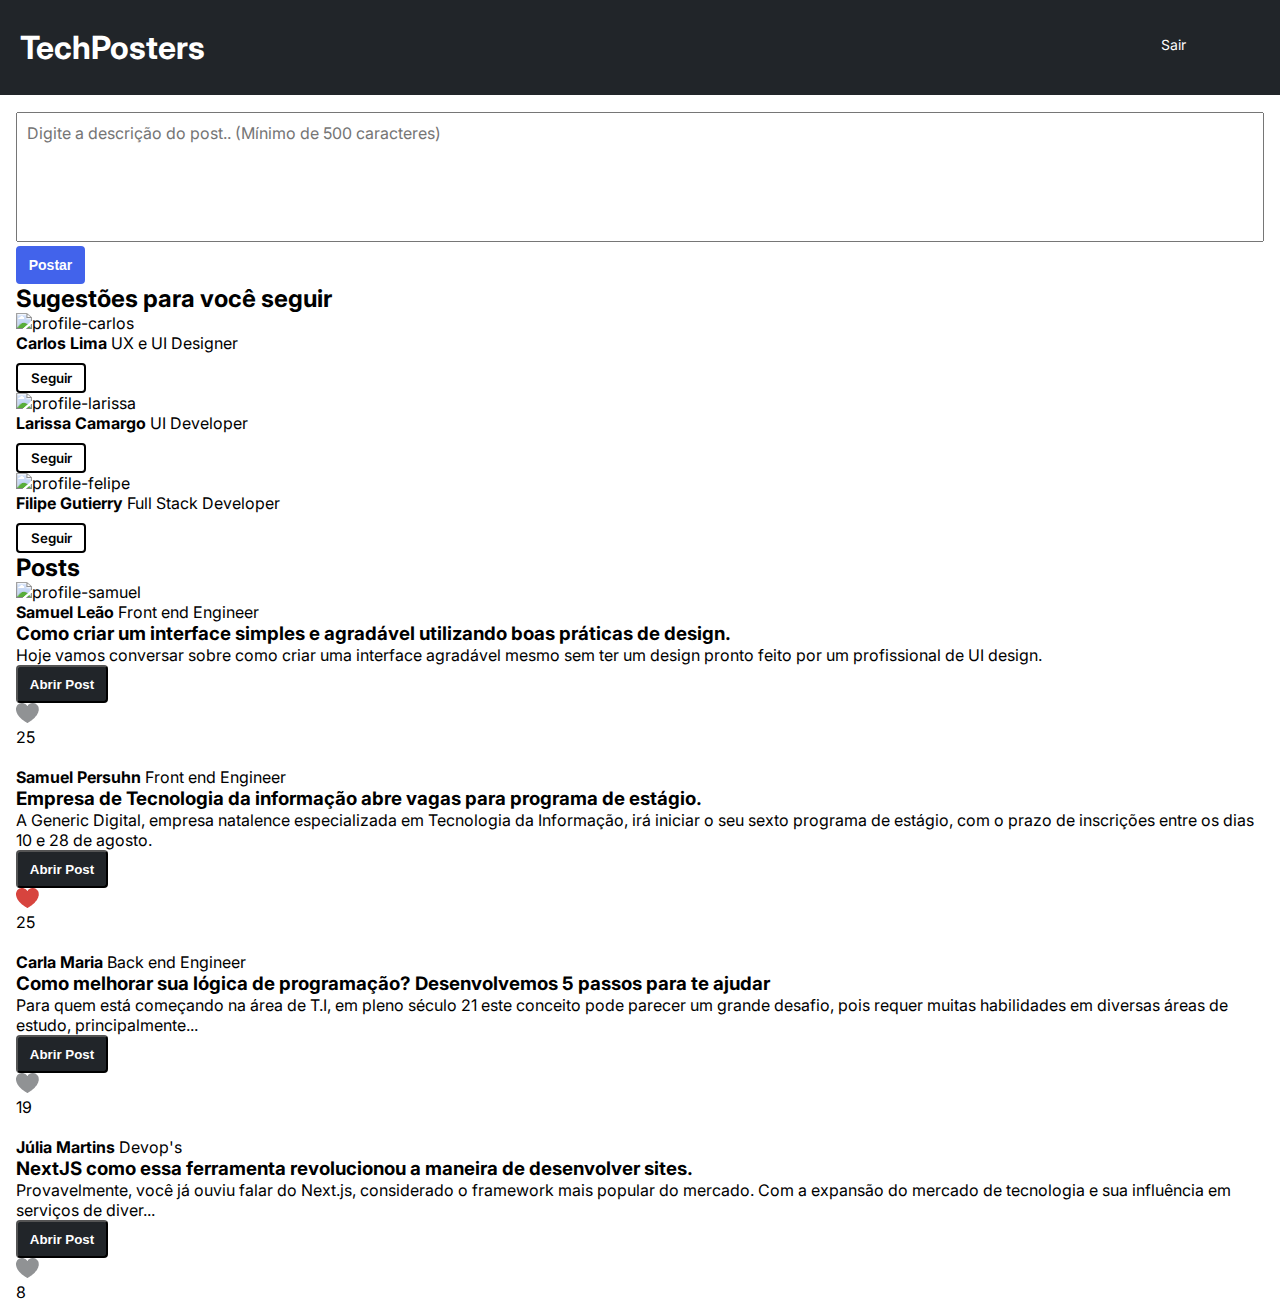
==== index.html @ c24d5f1e "Entrega com HTML na pas raiz" ====
<!DOCTYPE html>
<html lang="pt-br">
  <head>
    <meta charset="UTF-8" />
    <meta http-equiv="X-UA-Compatible" content="IE=edge" />
    <meta name="viewport" content="width=device-width, initial-scale=1.0" />
    <link rel="stylesheet" href="./../../styles/globalStyles.css" />
    <link rel="stylesheet" href="style.css" />
    <link rel="stylesheet" href="./../../styles/navbar.css">
    <link rel="stylesheet" href="./../../styles/inputs.css">
    <link rel="stylesheet" href="./../../styles/buttons.css">
    <link rel="stylesheet" href="./../../styles/modal.css">
    <title>TechPosters - Home</title>
  </head>
  <body>
    <header class="menu">
      <nav class="container-menu">
          <div class="menu-flex">
              <h1 class="logoSite">TechPosters</h1>
              <a href="" class="navbar-link">Sair</a>
          </div>
      </nav>
  </header>
    <main class="container-general">
      <section class="container-area">
        <form class="post-user">
          <div class="post-build">
          <img src="../../assets/img/user1.svg" alt="profile-samuel" class="img-profile">
            <div class="info-user">
              <strong class="name-user">Samuel Leão</strong>
              <span class="user-job">Front end Engineer</span>
            </div>
          </div>
          <div class="title-post">
            <input type="text" name="text" class="inputStyle" placeholder="Digite título do post">
          </div>
          <textarea name="textarea" id="postUser" class= "postApp" maxlength="500" minlength="10" placeholder="Digite a descrição do post.. (Mínimo de 500 caracteres)"></textarea>
          <div class="area-post-active">
            <button type="submit" class="buttonPost">Postar</button>
            </div>
        </form>
        <aside class="container-aside">
          <section class="sugests">
            <h2 class="title-sugests">Sugestões para você seguir</h2>
            <ul class="cards-sugests">
              <li class="list-sugests">
                <div class="post-build">
                    <img src="../../assets/img/user3.svg" class="img-profile" alt="profile-carlos">
                    <div class="info-user">
                    <strong class="name-user">Carlos Lima</strong>
                    <span class="user-job">UX e UI Designer</span>
                    </div>
                </div>
                <button class="botaoSeguir">Seguir</button>
            </li>
            <li class="list-sugests">
              <div class="post-build">
                  <img src="../../assets/img/user6.svg" class="img-profile" alt="profile-larissa">
                  <div class="info-user">
                  <strong class="name-user">Larissa Camargo</strong>
                  <span class="user-job">UI Developer</span>
                  </div>
              </div>
              <button class="botaoSeguir">Seguir</button>

          </li>
          <li class="list-sugests">
              <div class="post-build">
                  <img src="../../assets/img/user7.svg" class="img-profile" alt="profile-felipe">
                  <div class="info-user">
                  <strong class="name-user">Filipe Gutierry</strong>
                  <span class="user-job">Full Stack Developer</span>
                  </div>
              </div>

              <button class="botaoSeguir">Seguir</button>
          </li>
            </ul>
          </section>
        </aside>
      </section>
      <section class="container-posts">
        <h2 class="title-areaPosts">Posts</h2>
        <ul class="area-listPost">
          <li class="post-article">
            <div class="post-build">
              <img src="../../assets/img/user1.svg" alt="profile-samuel" class="img-profile">
                <div class="info-user">
                  <strong class="name-user">Samuel Leão</strong>
                  <span class="user-job">Front end Engineer</span>
                </div>
              </div>
            </div>
            <div class="text-post">
                <h3 class="title-article">
                    Como criar um interface simples e agradável utilizando boas práticas de design.
                </h3>
                <p class="paragrafo-article">
                    Hoje vamos conversar sobre como criar uma interface agradável mesmo sem ter um design pronto feito por um profissional de UI design.
                </p>
            </div>
            <div class="area-button-post">
              <button class="button-open" id="post_1">Abrir Post</button>
              <div class="likeCount">
                <img src="./../../assets/img/heartBlack.png" alt="Gostei" class="like-click" id="like_1">
                <p class="count_1">25</p>
              </div>
            </div>
        </li>
        <li class="post-article">
            <div class="post-build">
                <img src="../../assets/img/user2.svg" class="img-profile" alt="">
                <div class="info-user">
                <strong class="nomeUsuario">Samuel Persuhn</strong>
                <span class="user-job">Front end Engineer</span>
                </div>
             </div>
             <div class="text-post">
                <h3 class="title-article">
                    Empresa de Tecnologia da informação abre vagas para programa de estágio.
                </h3>
                <p class="paragrafo-article">
                    A Generic Digital, empresa natalence especializada em Tecnologia da Informação, irá iniciar o seu sexto programa de estágio, com o prazo de inscrições entre os dias 10 e 28 de agosto.
                </p>
            </div>
            <div class="area-button-post">
            <button class="button-open" id="post_2">Abrir Post</button>
            <div class="likeCount">
                <img src="./../../assets/img/heartRed.png" alt="Gostei" class="like-click" id="like_2">
                <p class="count_2">25</p>
            </div>
            </div>
        </li>
        <li class="post-article">
            <div class="post-build">
                <img src="./../../assets/img/user4.svg" class="img-profile" alt="">
                <div class="info-user">
                <strong class="nomeUsuario">Carla Maria</strong>
                <span class="user-job">Back end Engineer</span>
                </div>
             </div>
             <div class="text-post">
                <h3 class="title-article">
                    Como melhorar sua lógica de programação? Desenvolvemos 5 passos para te ajudar
                </h3>
                <p class="paragrafo-article">
                    Para quem está começando na área de T.I, em pleno século 21 este conceito pode parecer um grande desafio, pois requer muitas habilidades em diversas áreas de estudo, principalmente...
                </p>
            </div>
            <div class="area-button-post">
            <button class="button-open" id="post_3">Abrir Post</button>
            <div class="likeCount">
                <img src="./../../assets/img/heartBlack.png" alt="Gostei" class="like-click" id="like_3">
                <p class="count_3">19</p>
            </div>
            </div>
        </li>
        <li class="post-article">
            <div class="post-build">
                <img src="../../assets/img/user5.svg" class="img-profile" alt="">
                <div class="info-user">
                <strong class="nomeUsuario">Júlia Martins</strong>
                <span class="user-job">Devop's</span>
                </div>
             </div>
             <div class="text-post">
                <h3 class="title-article">
                    NextJS como essa ferramenta revolucionou a maneira de desenvolver sites.
                </h3>
                <p class="paragrafo-article">
                    Provavelmente, você já ouviu falar do Next.js, considerado o framework mais popular do mercado. Com a expansão do mercado de tecnologia e sua influência em serviços de diver...
                </p>
            </div>
            <div class="area-button-post">
            <button class="button-open" id="post_4" >Abrir Post</button>
            <div class="likeCount">
                <img src="./../../assets/img/heartBlack.png" alt="Gostei" class="like-click" id="like_4">
                <p id="count_4">8</p>
            </div>
            </div>
        </li>
        </ul>
      </section>
    </main>
    <div id="modalPost_1" class="modal-wrapper" >
      <div class="modal">
          <div class="profile-userModal">
              <img src="../../assets/img/user1.svg" class="img-profile" alt="profile-samuel">
              <div class="info-user">
              <strong class="name-user">Samuel Leão</strong>
              <span class="user-job">Front end Engineer</span>
              </div>
          </div>
          <div class="align-text-modal">
          <h3 class="title-article">Como criar um interface simples e agradável utilizando boas práticas de design</h3>
          
          </div>  
          <div class="text-modal">
              <p class="paragraph-modal">
                  Hoje vamos conversar sobre como criar uma interface agradável mesmo sem ter um design pronto feito por um profissional de UI design. </p>
              
              <p class="paragraph-modal">
                  Antes de iniciar a criação de qualquer projeto, busque referências de aplicações que tenham a ver com o nicho que você está desenvolvendo. 
                  Por exemplo, quando quero criar um e-commerce de roupas, vou reservar um momento para buscar por aplicações do gênero, 
                  tanto acessando ou baixando apps e vendo o que se repete de informações em cada um dos aplicativos e sites referentes a compra de roupas, 
                  e também, observar cores que normalmente você enxerga em cada um dos apps. 
              </p>
          </div>
         
          <button class="close-button" id="modalClose_1" >X</button>
      </div>
  </div>
  <div id="modalPost_3" class="modal-wrapper" >
      <div class="modal">
          <div class="profile-userModal">
              <img src="./../../assets/img/user4.svg" class="img-profile" alt="">
              <div class="info-user">
              <strong class="name-user">Carla Maria</strong>
              <span class="user-job">Back end Engineer</span>
              </div>
          </div>
          <div class="align-text-modal">
          <h3 class="title-modal">Como melhorar sua lógica de programação? Desenvolvemos 5 passos para te ajudar</h3>
          
          </div>  
          <div class="text-modal">
              <p class="paragraph-modal">
              Para quem está começando na área de T.I, em pleno século 21 este conceito pode parecer um grande desafio, 
              pois requer muitas habilidades em diversas áreas de estudo, principalmente lógica</p>
              
              <p class="paragraph-modal">Como já informado, algoritmos são um conjunto de passos definidos para gerar um resultado. Aprender o conceito de 
              instruções simples é a primeira etapa para compreender lógica de programação. No seu dia a dia você já aplicou um algoritmo e não percebeu.Como exemplo temos a instrução “escovar os dentes”: 
              </p>

              <ul class="paragraph-modal">
              <li> Pegar escova; </li>
              <li> Ligar torneira; </li>
              <li> Limpar escova; </li>
              <li> Fechar torneira; </li>
              <li> Colocar pasta na escova; </li>
              <li> Escovar os dentes; </li>
              </ul>
          </div>
         
          <button class="close-button" id="modalClose_3">X</button>
      </div>
  </div>
  <div id="modalPost_2" class="modal-wrapper" >
      <div class="modal">
          <div class="profile-userModal">
              <img src="../../assets/img/user2.svg" class="img-profile" alt="">
              <div class="info-user">
              <strong class="name-user">Samuel Persuhn</strong>
              <span class="user-job">Front end Engineer</span>
              </div>
          </div>
          <div class="align-text-modal">
          <h3 class="title-modal">Empresa de Tecnologia da Informação abre vagas para programa de estágio</h3>
          
          </div>  
          <div class="text-modal">
              <p class="paragraph-modal">
                  A Generic Digital, empresa natalence especializada em Tecnologia da Informação,
                  irá iniciar o seu sexto programa de estágio, com o prazo de inscrições entre os dias 10 e 28 de agosto.</p>
              
              <p class="paragraph-modal">O programa é conhecido como Generic Wars, com inspiração nos filmes Star Wars. Nas histórias, 
              os iniciantes fazem treinamentos para se tornar cavaleiros Jedi, que compõem o lado bom da força. 
              </p>

              <p class="paragraph-modal">A empresa explica que este princípio também é aplicado na empresa, em que a ideia é desenvolver talentos na área de tecnologia que vão aprender, 
              desde cedo, a colocar a mão na massa, atuando diretamente com clientes nacionais e internacionais.</p>
          </div>
         
          <button class="close-button" id="modalClose_2">X</button>
      </div>
  </div>
  <div id="modalPost_4" class="modal-wrapper" >
      <div class="modal">
          <div class="profile-userModal">
              <img src="../../assets/img/user5.svg" class="img-profile" alt="">
              <div class="info-user">
              <strong class="name-user">Júlia Martins</strong>
              <span class="user-job">Devop's</span>
              </div>
          </div>
          <div class="align-text-modal">
          <h3 class="title-modal">Como melhorar sua lógica de programação? Desenvolvemos 5 passos para te ajudar</h3>
          
          </div>  
          <div class="text-modal">
              <p class="paragraph-modal">
                  Provavelmente, você já ouviu falar do Next.js, considerado o framework mais popular do mercado. 
                  Com a expansão do mercado de tecnologia e sua influência em serviços de diversos segmentos</p>
              
              <p class="paragraph-modal">Para tornar o carregamento de páginas mais rápido, o Next.js quebra o código automaticamente e é assim que assegura uma capacidade 
                  de carregamento de página mais rápida, já que os sites são criados para suportar um grande volume de acessos.
              </p>
          </div>
         
          <button class="close-button" id="modalClose_4">X</button>
      </div>
  </div>
  <script src="./../../script/database/posts.js"></script>
  <script src="./../../script/database/users.js"></script>
  <script src="./../../script/database/sugestUsers.js"></script>
  <script src="./index.js"></script>
</body>
  </html>
---- styles/globalStyles.css ----
@import url('https://fonts.googleapis.com/css2?family=Inter:wght@400;500;600;700&display=swap');

* {
    margin: 0;
    padding: 0;
    box-sizing: border-box;
}

:root{
    --color-primary: #212529;
    --color-grey-2: #495057;
    --color-white-fixed: #ffffff;
    --color-buttons-login:#4263EB;
    --color-X: #868E96;
    --color-info: #495057;
    --radius-1: 0.25rem;
    --font-family-1: "Inter", sans-serif;
    --color-modal-default: rgba(33, 37, 41, 0.8);
    --color-background-X:#F8F9FA;

}

body{
    font-family: var(--font-family-1);
}

.container-general{
    max-width: 1440px;
    margin: 0 auto;
    padding: 0 1rem;
    overflow:none;
}

ul{
    list-style: none;
}
---- styles/navbar.css ----
.container-menu{
        max-width: 1440px;
        margin: 0 auto;
}
.menu{
    background-color: var(--color-primary);
    padding: 1.75rem 0;
    width: 100%;
    position: fixed;
    top: 0;

}

.menu-flex{
    display: flex;
    justify-content: space-between;

}

.menu-column{
    display: flex;
    align-items: center;
    width: 50%;
    justify-content: flex-start;
}
.menu-column.menu-second-column {
    justify-content: flex-end;
  }

.navbar-link{
    font-family: var(--font-primary);
    color: var(--color-white-fixed);
    margin-right: 80px;
    text-decoration: none;
    display: flex;
    justify-content: center;
    align-items: center;
    width: 53px;
    height: 32px;
    font-size: 14px;
    font-weight: 400;
    border-radius: 4px;
}

.navbar-link:hover, .navbar-link.actived{
    background-color: var(--color-grey-2);
    text-decoration: underline;
}
.logoSite{
    color: #FFFFFF;
    margin-left: 20px;
    font-family: var(--font-primary);
}
---- styles/inputs.css ----
.inputStyle{
    width: 100%;
    height:52px;
    padding:10px;
    font-family: var(--font-family-1);
    font-size: 16px;
}


.postApp{
    width: 100%;
    height: 130px;
    resize: none;
    margin-top: 20px;
    padding:10px;
    font-family: var(--font-family-1);
    font-size: 16px;
}
---- styles/buttons.css ----
.buttonPost{
    width: 69px;
    height: 38px;
    font-size: 14px;
    font-weight: 600;
    color: var(--color-white-fixed);
    background-color: var(--color-buttons-login);
    border: 2px solid var(--color-buttons-login);
    border-radius: 4px;
    cursor: pointer;
  }
  
  .buttonPost:hover{
    border: 2px solid;
  }



.button-open{
    width: 92px;
    height: 38px;
    display: flex;
    justify-content: center;
    align-items: center;
    background-color: var(--color-primary);
    color: var(--color-white-fixed);
    font-weight: 600;
    border-radius: 4px;
    cursor: pointer;
}
.button-open:hover{
    border: 2px solid var(--color-primary);
    background-color: var(--color-white-fixed);
    color: var(--color-primary);
    transition: 0.5s ease;
  }


  .botaoSeguir{
    display: flex;
    justify-content: center;
    align-items: center;
    background-color: var(--color-white);
    border: 2px solid #000;
    height: 30px;
    width: 70px;
    font-family: var(--font-primary);
    border-radius: 4px;
    cursor: pointer;
    font-weight: 600;
    animation: seguindo 1s ease-in;
    margin-top: 10px;
  }
  
  
  
  @keyframes seguindo {
    0%{
      transform: scale(1);
    }
    50%{
      transform: scale(1.3);
    }
    100%{
        transform: scale(1);
      }
    
  }
---- styles/modal.css ----
.modal-wrapper{
    display: none;
    justify-content: center;
    align-items: center;
    width: 100%;
    height: 100%;
    position: fixed;
    top: 0;
    left: 0;
    background-color: var(--color-modal-default);


    
}

.showModal{
    display: flex;
}

/* #modalPost_1{
    display: flex;
} */
/* #modalPost_2{
    display: flex;
} */
/* #modalPost_3{
    display: flex;
} */


.modal{
    margin-top: 100px;
    width: 90%;
    max-width: 761px;
    background-color:var(--color-white-fixed) ;
    border: none;
    border-radius: 10px;
    display: flex;
    flex-direction: column;
    position: relative;
    height: 750px;
    overflow-y: auto;
    z-index: auto;
    }
    .aparecerModal .modal{
        animation: modalAnimation 2s ease;
    }




    @keyframes modalAnimation{
        0%{
            opacity: 0;
            transform: translateY(80%);
            
        }
    
        100%{
            opacity: 1;
            transform: translateY(0);
            
            }
    }

.tituloModal{
    margin-left: 24px;
    font-size: 28px;
    font-weight: bolder;
    font-family: var(--font-primary);
    color: var(--color-primary);
    font-weight: 700;
}
.align-text-modal{
    width: 90%;
    margin-left: 20px;
    margin-top: 20px;
    line-height: 40px;
    font-weight: 700;
    font-size: 28px;
}


.text-modal{
display: flex;
flex-direction: column;
margin-left: 20px;
font-size: 16px;
line-height: 28px;
    
}
.text-modal ul{
    padding: 0;
    margin-left: 24px;
}


.inputStyleModal{
    height: var(--input-modal-height);
    margin-top: 30px;
    font-size: 12px;
    width: var(--input-modal-width);
    border-radius: 10px;
    padding-left: 10px;
    font-family: var(--font-family);
}

.alinhamentoButton{
    display: flex;
    flex-direction: column;
    width: 298px;
    margin-left: 20px;
}

.profile-userModal{
    display: flex;
    flex-direction: row;
    margin-top: 40px;
    margin-left: 20px;
  }
 .close-button{
    height: 30px;
    width: 35px;
    border: none;
    background-color: var(--color-background-X);
    cursor: pointer;
    border: none;
    border-radius: 50%;
    font-size: 16px;
    font-weight: bolder;
    color: var(--color-X);
    position: absolute;
    top: 40px;
    right: 20px;
 }


 .paragraph-modal{
    margin-bottom: 25px;
    text-align: justify;
    width: 70vw;
 }
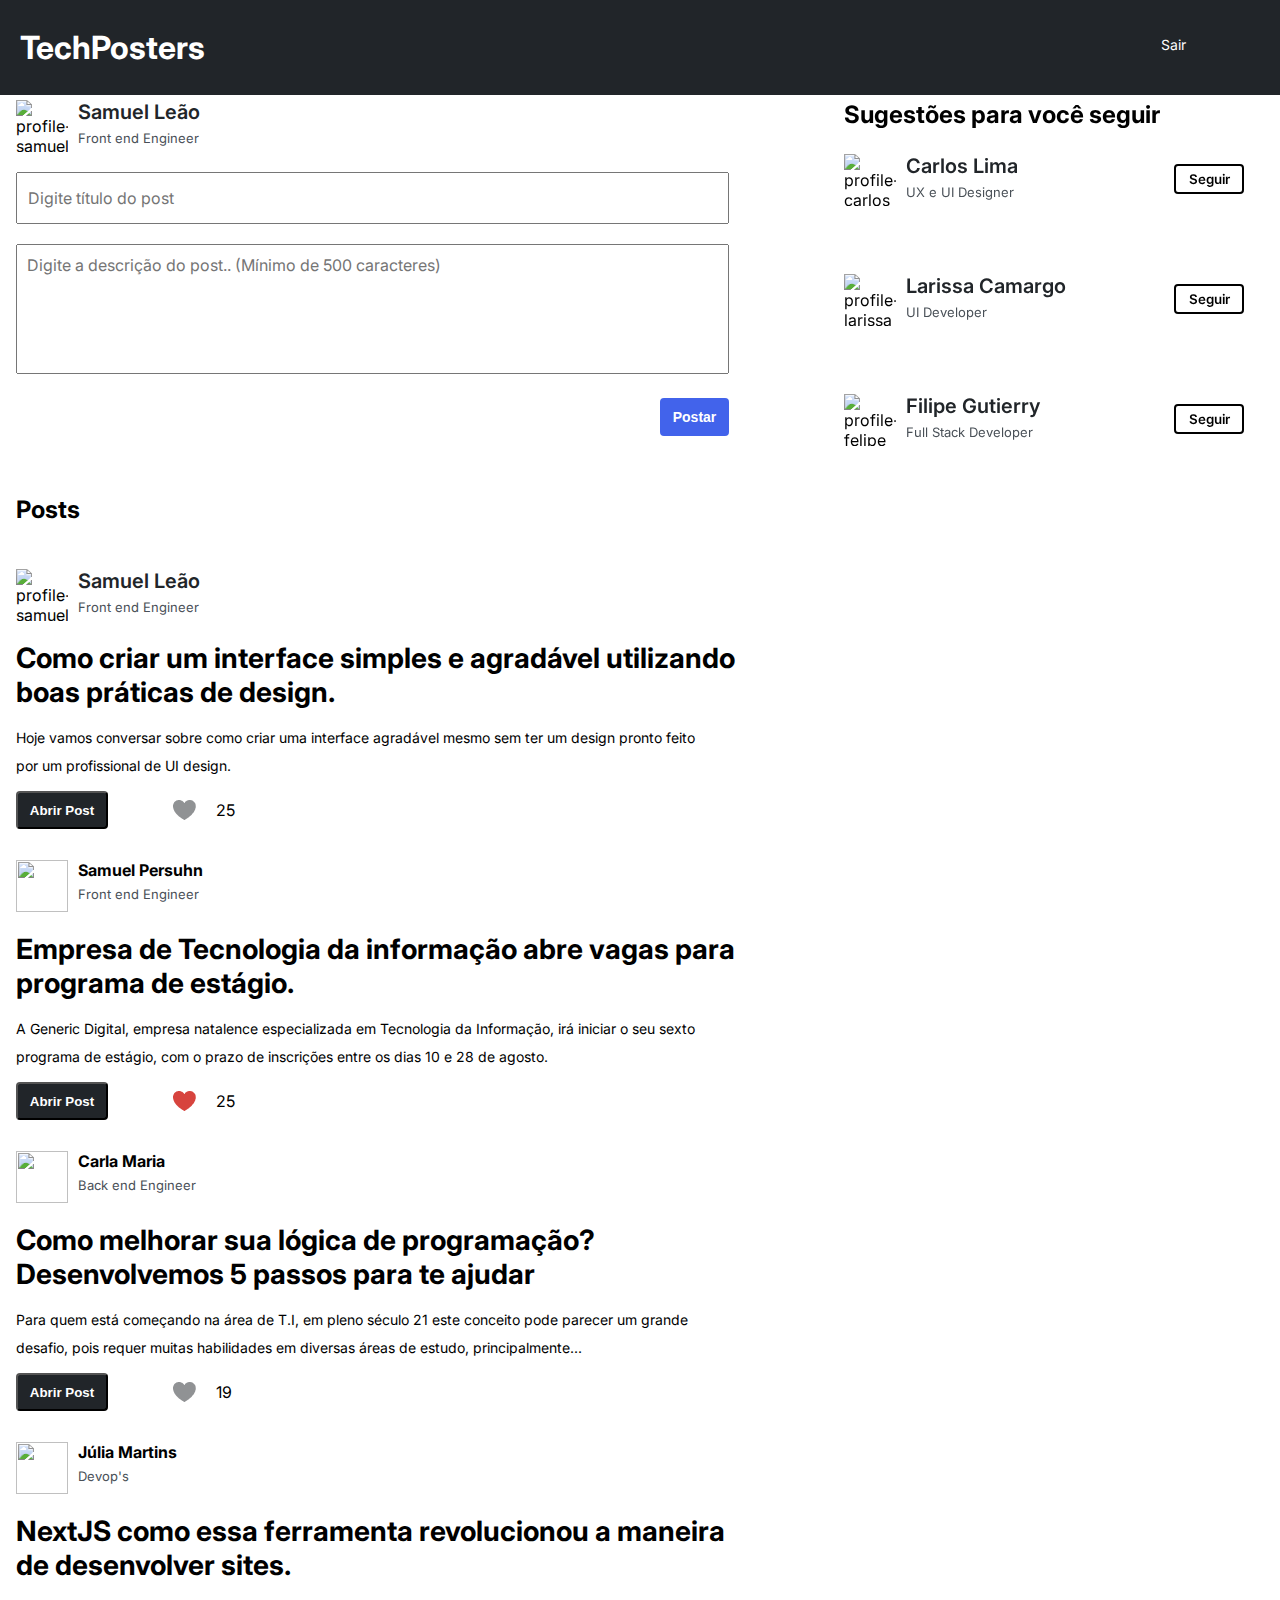
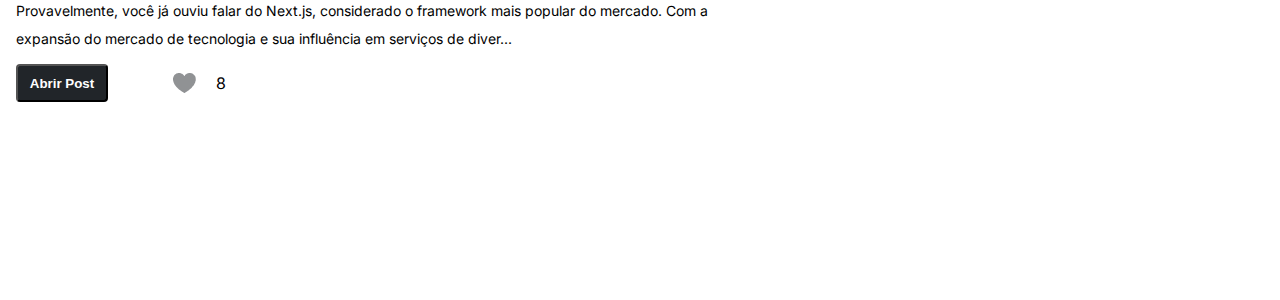
==== commit e58e727f: "html corrigido" ====
--- a/index.html
+++ b/index.html
@@ -4,12 +4,12 @@
     <meta charset="UTF-8" />
     <meta http-equiv="X-UA-Compatible" content="IE=edge" />
     <meta name="viewport" content="width=device-width, initial-scale=1.0" />
-    <link rel="stylesheet" href="./../../styles/globalStyles.css" />
-    <link rel="stylesheet" href="style.css" />
-    <link rel="stylesheet" href="./../../styles/navbar.css">
-    <link rel="stylesheet" href="./../../styles/inputs.css">
-    <link rel="stylesheet" href="./../../styles/buttons.css">
-    <link rel="stylesheet" href="./../../styles/modal.css">
+    <link rel="stylesheet" href="./styles/globalStyles.css">
+    <link rel="stylesheet" href="./pages/home/style.css">
+    <link rel="stylesheet" href="./styles/navbar.css">
+    <link rel="stylesheet" href="./styles/inputs.css">
+    <link rel="stylesheet" href="./styles/buttons.css">
+    <link rel="stylesheet" href="./styles/modal.css">
     <title>TechPosters - Home</title>
   </head>
   <body>
@@ -25,7 +25,7 @@
       <section class="container-area">
         <form class="post-user">
           <div class="post-build">
-          <img src="../../assets/img/user1.svg" alt="profile-samuel" class="img-profile">
+          <img src="./assets/img/user1.svg" alt="profile-samuel" class="img-profile">
             <div class="info-user">
               <strong class="name-user">Samuel Leão</strong>
               <span class="user-job">Front end Engineer</span>
@@ -45,7 +45,7 @@
             <ul class="cards-sugests">
               <li class="list-sugests">
                 <div class="post-build">
-                    <img src="../../assets/img/user3.svg" class="img-profile" alt="profile-carlos">
+                    <img src="./assets/img/user3.svg" class="img-profile" alt="profile-carlos">
                     <div class="info-user">
                     <strong class="name-user">Carlos Lima</strong>
                     <span class="user-job">UX e UI Designer</span>
@@ -55,7 +55,7 @@
             </li>
             <li class="list-sugests">
               <div class="post-build">
-                  <img src="../../assets/img/user6.svg" class="img-profile" alt="profile-larissa">
+                  <img src="./assets/img/user6.svg" class="img-profile" alt="profile-larissa">
                   <div class="info-user">
                   <strong class="name-user">Larissa Camargo</strong>
                   <span class="user-job">UI Developer</span>
@@ -66,7 +66,7 @@
           </li>
           <li class="list-sugests">
               <div class="post-build">
-                  <img src="../../assets/img/user7.svg" class="img-profile" alt="profile-felipe">
+                  <img src="./assets/img/user7.svg" class="img-profile" alt="profile-felipe">
                   <div class="info-user">
                   <strong class="name-user">Filipe Gutierry</strong>
                   <span class="user-job">Full Stack Developer</span>
@@ -84,7 +84,7 @@
         <ul class="area-listPost">
           <li class="post-article">
             <div class="post-build">
-              <img src="../../assets/img/user1.svg" alt="profile-samuel" class="img-profile">
+              <img src="./assets/img/user1.svg" alt="profile-samuel" class="img-profile">
                 <div class="info-user">
                   <strong class="name-user">Samuel Leão</strong>
                   <span class="user-job">Front end Engineer</span>
@@ -102,14 +102,14 @@
             <div class="area-button-post">
               <button class="button-open" id="post_1">Abrir Post</button>
               <div class="likeCount">
-                <img src="./../../assets/img/heartBlack.png" alt="Gostei" class="like-click" id="like_1">
+                <img src="./assets/img/heartBlack.png" alt="Gostei" class="like-click" id="like_1">
                 <p class="count_1">25</p>
               </div>
             </div>
         </li>
         <li class="post-article">
             <div class="post-build">
-                <img src="../../assets/img/user2.svg" class="img-profile" alt="">
+                <img src="./assets/img/user2.svg" class="img-profile" alt="">
                 <div class="info-user">
                 <strong class="nomeUsuario">Samuel Persuhn</strong>
                 <span class="user-job">Front end Engineer</span>
@@ -126,14 +126,14 @@
             <div class="area-button-post">
             <button class="button-open" id="post_2">Abrir Post</button>
             <div class="likeCount">
-                <img src="./../../assets/img/heartRed.png" alt="Gostei" class="like-click" id="like_2">
+                <img src="./assets/img/heartRed.png" alt="Gostei" class="like-click" id="like_2">
                 <p class="count_2">25</p>
             </div>
             </div>
         </li>
         <li class="post-article">
             <div class="post-build">
-                <img src="./../../assets/img/user4.svg" class="img-profile" alt="">
+                <img src="./assets/img/user4.svg" class="img-profile" alt="">
                 <div class="info-user">
                 <strong class="nomeUsuario">Carla Maria</strong>
                 <span class="user-job">Back end Engineer</span>
@@ -150,14 +150,14 @@
             <div class="area-button-post">
             <button class="button-open" id="post_3">Abrir Post</button>
             <div class="likeCount">
-                <img src="./../../assets/img/heartBlack.png" alt="Gostei" class="like-click" id="like_3">
+                <img src="./assets/img/heartBlack.png" alt="Gostei" class="like-click" id="like_3">
                 <p class="count_3">19</p>
             </div>
             </div>
         </li>
         <li class="post-article">
             <div class="post-build">
-                <img src="../../assets/img/user5.svg" class="img-profile" alt="">
+                <img src="./assets/img/user5.svg" class="img-profile" alt="">
                 <div class="info-user">
                 <strong class="nomeUsuario">Júlia Martins</strong>
                 <span class="user-job">Devop's</span>
@@ -174,7 +174,7 @@
             <div class="area-button-post">
             <button class="button-open" id="post_4" >Abrir Post</button>
             <div class="likeCount">
-                <img src="./../../assets/img/heartBlack.png" alt="Gostei" class="like-click" id="like_4">
+                <img src="./assets/img/heartBlack.png" alt="Gostei" class="like-click" id="like_4">
                 <p id="count_4">8</p>
             </div>
             </div>
@@ -185,7 +185,7 @@
     <div id="modalPost_1" class="modal-wrapper" >
       <div class="modal">
           <div class="profile-userModal">
-              <img src="../../assets/img/user1.svg" class="img-profile" alt="profile-samuel">
+              <img src="./assets/img/user1.svg" class="img-profile" alt="profile-samuel">
               <div class="info-user">
               <strong class="name-user">Samuel Leão</strong>
               <span class="user-job">Front end Engineer</span>
@@ -213,7 +213,7 @@
   <div id="modalPost_3" class="modal-wrapper" >
       <div class="modal">
           <div class="profile-userModal">
-              <img src="./../../assets/img/user4.svg" class="img-profile" alt="">
+              <img src="./assets/img/user4.svg" class="img-profile" alt="">
               <div class="info-user">
               <strong class="name-user">Carla Maria</strong>
               <span class="user-job">Back end Engineer</span>
@@ -248,7 +248,7 @@
   <div id="modalPost_2" class="modal-wrapper" >
       <div class="modal">
           <div class="profile-userModal">
-              <img src="../../assets/img/user2.svg" class="img-profile" alt="">
+              <img src="./assets/img/user2.svg" class="img-profile" alt="">
               <div class="info-user">
               <strong class="name-user">Samuel Persuhn</strong>
               <span class="user-job">Front end Engineer</span>
@@ -277,7 +277,7 @@
   <div id="modalPost_4" class="modal-wrapper" >
       <div class="modal">
           <div class="profile-userModal">
-              <img src="../../assets/img/user5.svg" class="img-profile" alt="">
+              <img src="./assets/img/user5.svg" class="img-profile" alt="">
               <div class="info-user">
               <strong class="name-user">Júlia Martins</strong>
               <span class="user-job">Devop's</span>
@@ -300,9 +300,9 @@
           <button class="close-button" id="modalClose_4">X</button>
       </div>
   </div>
-  <script src="./../../script/database/posts.js"></script>
-  <script src="./../../script/database/users.js"></script>
-  <script src="./../../script/database/sugestUsers.js"></script>
-  <script src="./index.js"></script>
+  <script src="./script/database/posts.js"></script>
+  <script src="./script/database/users.js"></script>
+  <script src="./script/database/sugestUsers.js"></script>
+  <script src="./pages/home/index.js"></script>
 </body>
   </html>
--- a/pages/home/style.css
+++ b/pages/home/style.css
@@ -0,0 +1,150 @@
+.post-build{
+    display: flex;
+    margin-bottom: 20px;
+}
+.info-user{
+    display: flex;
+    flex-direction: column;
+    margin-left: 10px;
+}
+.area-post-active{
+    width: 100%;
+    display: flex;
+    justify-content: flex-end;
+    margin-top: 20px;
+}
+.post-user{
+    width: 100%;
+    max-width: 713px;
+    margin-right: 15px;
+}
+
+.name-user{
+    color: var(--color-primary);
+    font-weight: 600;
+    font-size: 20px;
+}
+.user-job{
+    font-size: 13px;
+    font-weight: 400;
+    font-style: normal;
+    color: var(--color-info);
+    margin-top: 6px;
+}
+
+
+.img-profile{
+    width: 52px;
+    height: 52px;
+}
+
+.container-area{
+    width: 100%;
+    margin-top: 100px;
+}
+.container-aside{
+    margin-top: 40px;
+}
+
+
+.area-button-post{
+    width: 180px;
+    height: 40px;
+    display: flex;
+    justify-content: space-between;
+    margin-top: 10px;
+    align-items: center;
+}
+
+.cards-sugests{
+    display: flex;
+    flex-direction: row;
+    width: 90%;
+    overflow-x:scroll;
+    margin-top: 25px;
+}
+
+.title-article{
+    font-family: var(--font-primary);
+    font-size: 28px;
+    font-weight: 700;
+    margin-bottom: 15px;
+    margin-top: 15px;
+}
+
+.list-sugests{
+    margin-right: 20px;
+    height: 155px;
+    min-width: 250px;
+}
+
+.paragrafo-article{
+    font-family: var(--font-primary);
+    font-size: 14px;
+    margin-right: 20px;
+    line-height: 28px
+    
+}
+
+.likeCount{
+    display: flex;
+    flex-direction: row;
+    width: 22.76px;
+    height: 20px;
+}
+.like-click{
+    margin-right: 20px;
+}
+
+.title-areaPosts{
+    margin-top: 45px;
+    margin-bottom: 45px;
+}
+
+.post-article{
+    margin-top: 30px;
+}
+
+@media(min-width:1000px){
+    .container-area{
+        display: flex;
+        flex-direction: row;
+        height: 350px;
+    }
+    .container-general{
+        overflow-x: none;
+    }
+    .container-aside{
+        width: 400px;
+        margin-top: 0;
+        margin-left: 100px;
+        height: 490px;
+        height: 1800px;
+    }
+    .container-posts{
+        width: 720px;
+    }
+    .sugests{
+        position: sticky;
+        top: 100px;
+        right: 0;
+    }
+    .cards-sugests{
+        flex-direction: column;
+        margin-left: 0px;
+        width: 600px;
+    }
+    .list-sugests{
+        display: flex;
+        justify-content: space-between;
+        margin-left: 0;
+        flex-direction: row;
+        width: 400px;
+        height: 120px;
+    }
+    .post-user{
+        height: 320px;
+    }
+
+}
+
--- a/styles/modal.css
+++ b/styles/modal.css
@@ -40,9 +40,10 @@
     position: relative;
     height: 750px;
     overflow-y: auto;
-    z-index: auto;
+    
+
     }
-    .aparecerModal .modal{
+    .showModal .modal{
         animation: modalAnimation 2s ease;
     }
 
@@ -78,6 +79,8 @@
     line-height: 40px;
     font-weight: 700;
     font-size: 28px;
+    align-items: center;
+    margin-bottom: 40px;
 }
 
 
@@ -138,5 +141,6 @@
  .paragraph-modal{
     margin-bottom: 25px;
     text-align: justify;
-    width: 70vw;
+    width: 90%;
+    margin-bottom: 50px;
  }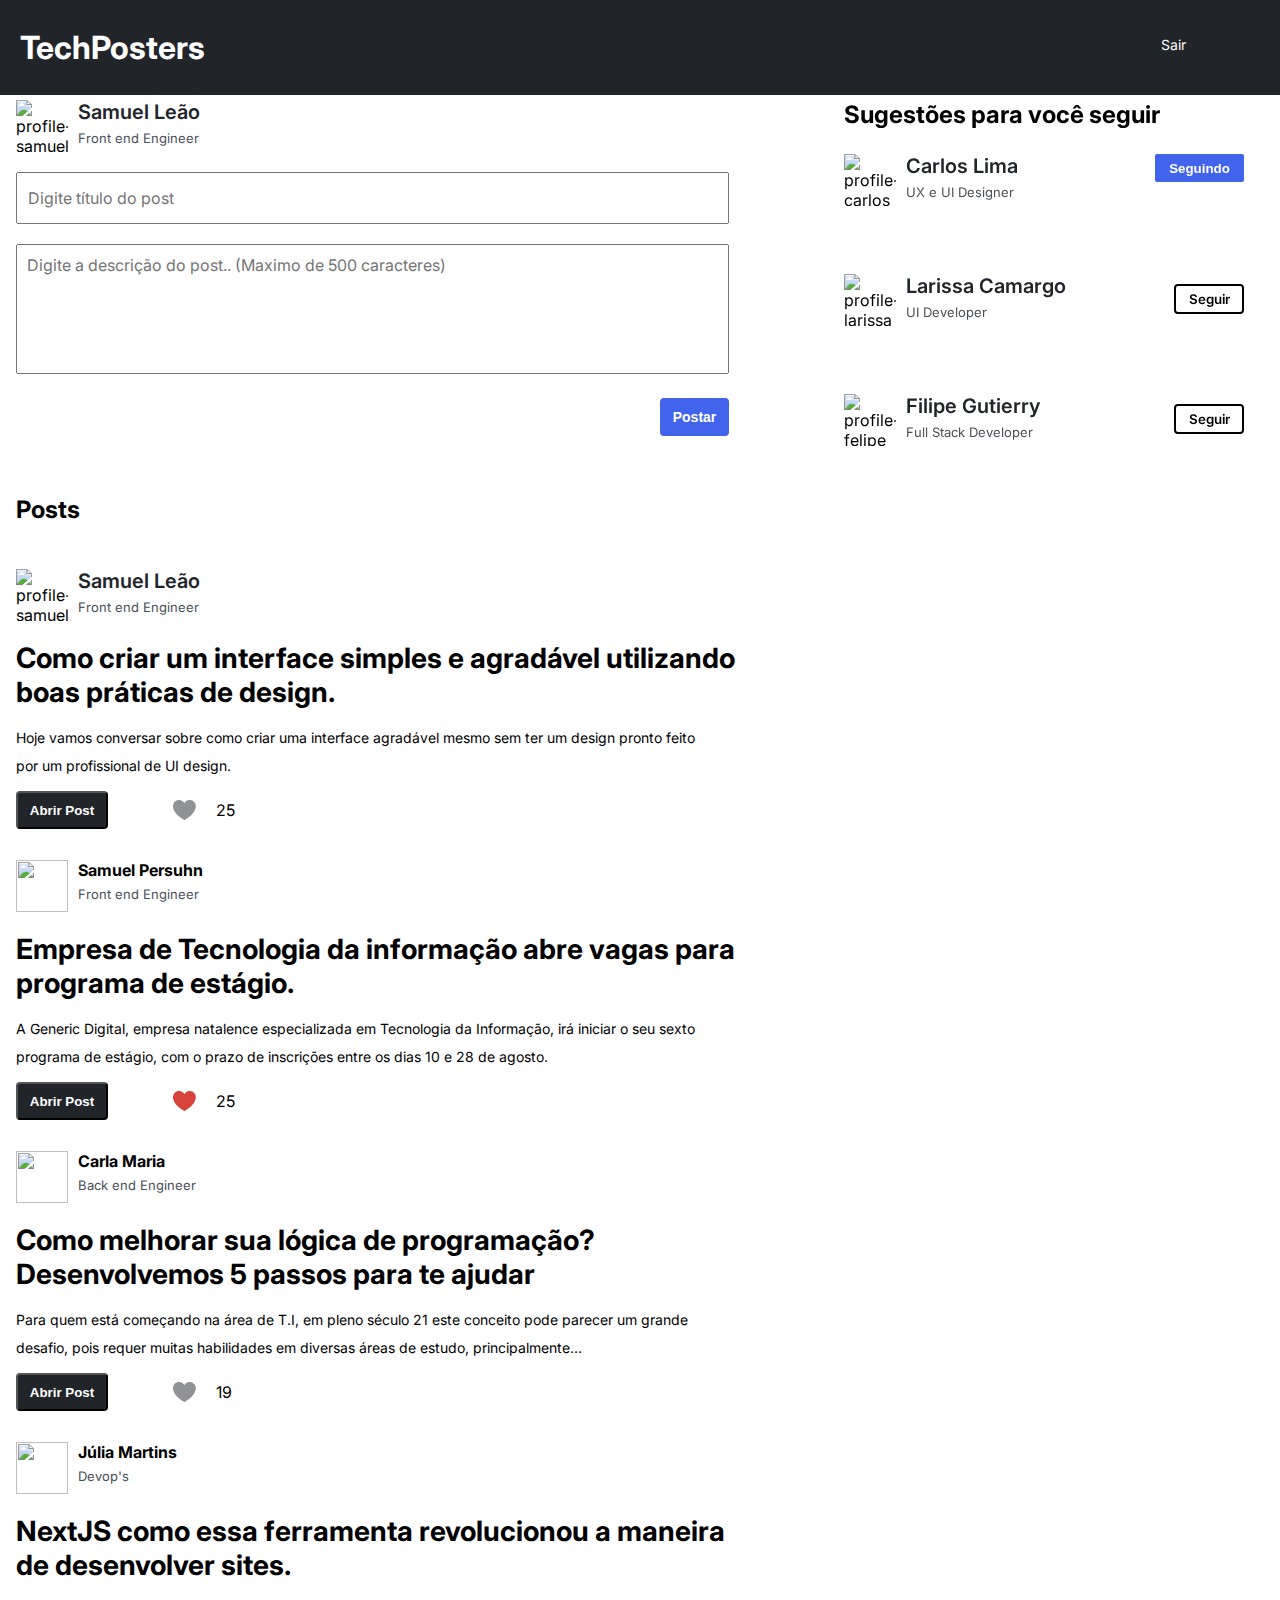
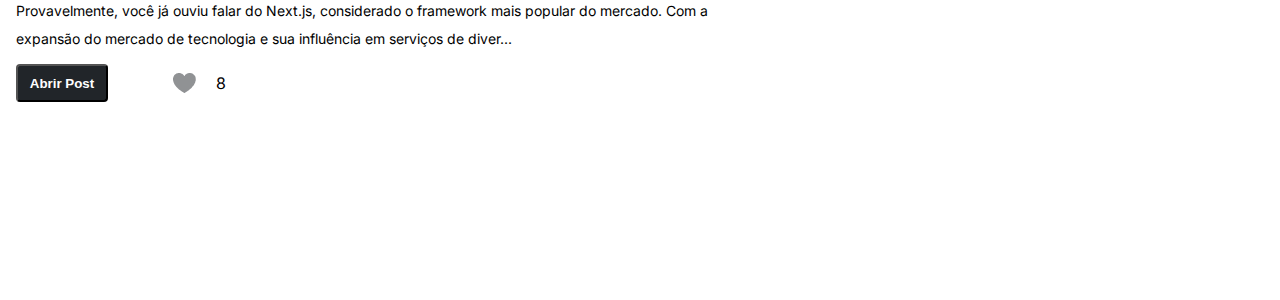
==== commit 8d3dc127: "Entrega 1-22 atualizado" ====
--- a/index.html
+++ b/index.html
@@ -34,7 +34,7 @@
           <div class="title-post">
             <input type="text" name="text" class="inputStyle" placeholder="Digite título do post">
           </div>
-          <textarea name="textarea" id="postUser" class= "postApp" maxlength="500" minlength="10" placeholder="Digite a descrição do post.. (Mínimo de 500 caracteres)"></textarea>
+          <textarea name="textarea" id="postUser" class= "postApp" maxlength="500" minlength="10" placeholder="Digite a descrição do post.. (Maximo de 500 caracteres)"></textarea>
           <div class="area-post-active">
             <button type="submit" class="buttonPost">Postar</button>
             </div>
@@ -51,7 +51,7 @@
                     <span class="user-job">UX e UI Designer</span>
                     </div>
                 </div>
-                <button class="botaoSeguir">Seguir</button>
+                <button class="buttonFollowing">Seguindo</button>
             </li>
             <li class="list-sugests">
               <div class="post-build">
@@ -61,7 +61,7 @@
                   <span class="user-job">UI Developer</span>
                   </div>
               </div>
-              <button class="botaoSeguir">Seguir</button>
+              <button class="btnFollow">Seguir</button>
 
           </li>
           <li class="list-sugests">
@@ -73,7 +73,7 @@
                   </div>
               </div>
 
-              <button class="botaoSeguir">Seguir</button>
+              <button class="btnFollow">Seguir</button>
           </li>
             </ul>
           </section>
--- a/styles/buttons.css
+++ b/styles/buttons.css
@@ -37,7 +37,7 @@
   }
 
 
-  .botaoSeguir{
+  .btnFollow{
     display: flex;
     justify-content: center;
     align-items: center;
@@ -66,4 +66,20 @@
         transform: scale(1);
       }
     
+  }
+
+
+  .buttonFollowing{
+    display: flex;
+    align-items: center;
+    justify-content: center;
+    width: 89px;
+    height: 28px;
+    background-color: var(--color-buttons-login);
+    color: var(--color-white-fixed);
+    border: none;
+    border-radius: 2px;
+    font-weight: 600;
+    cursor: pointer;
+
   }